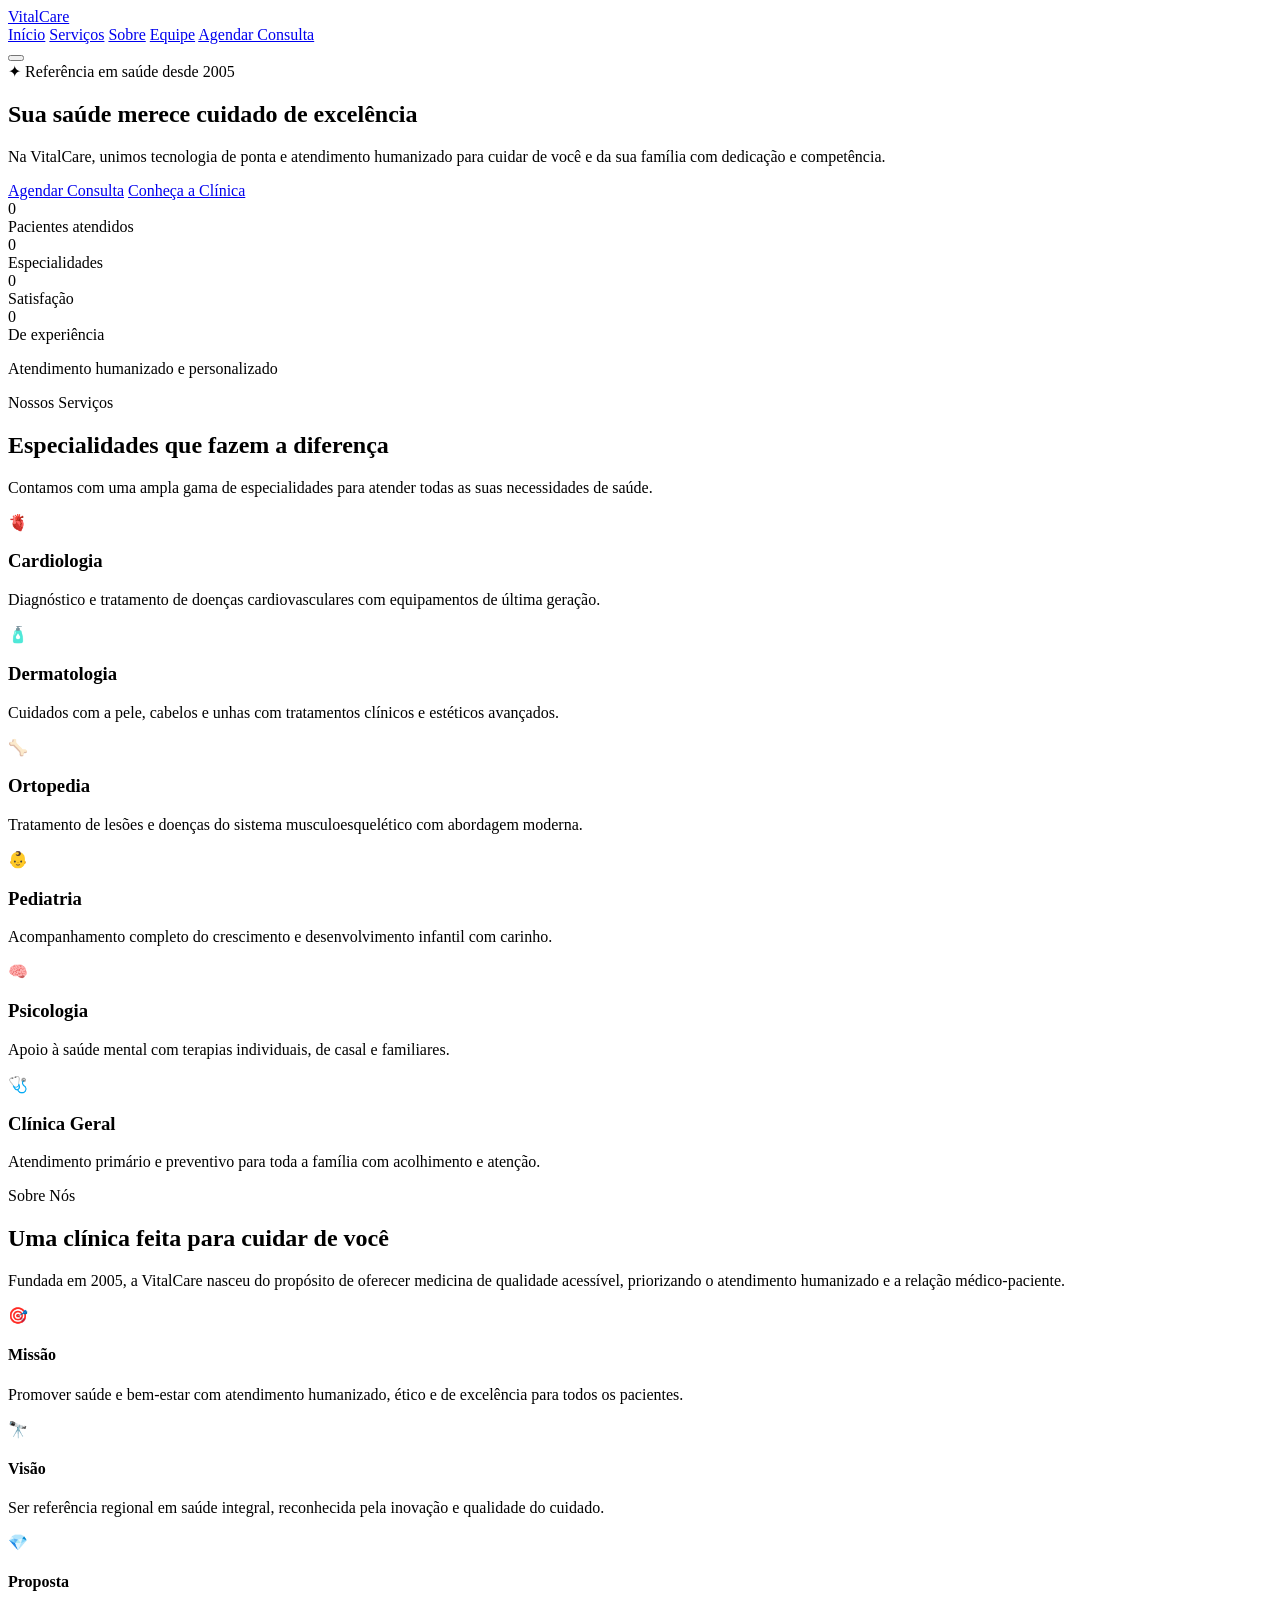
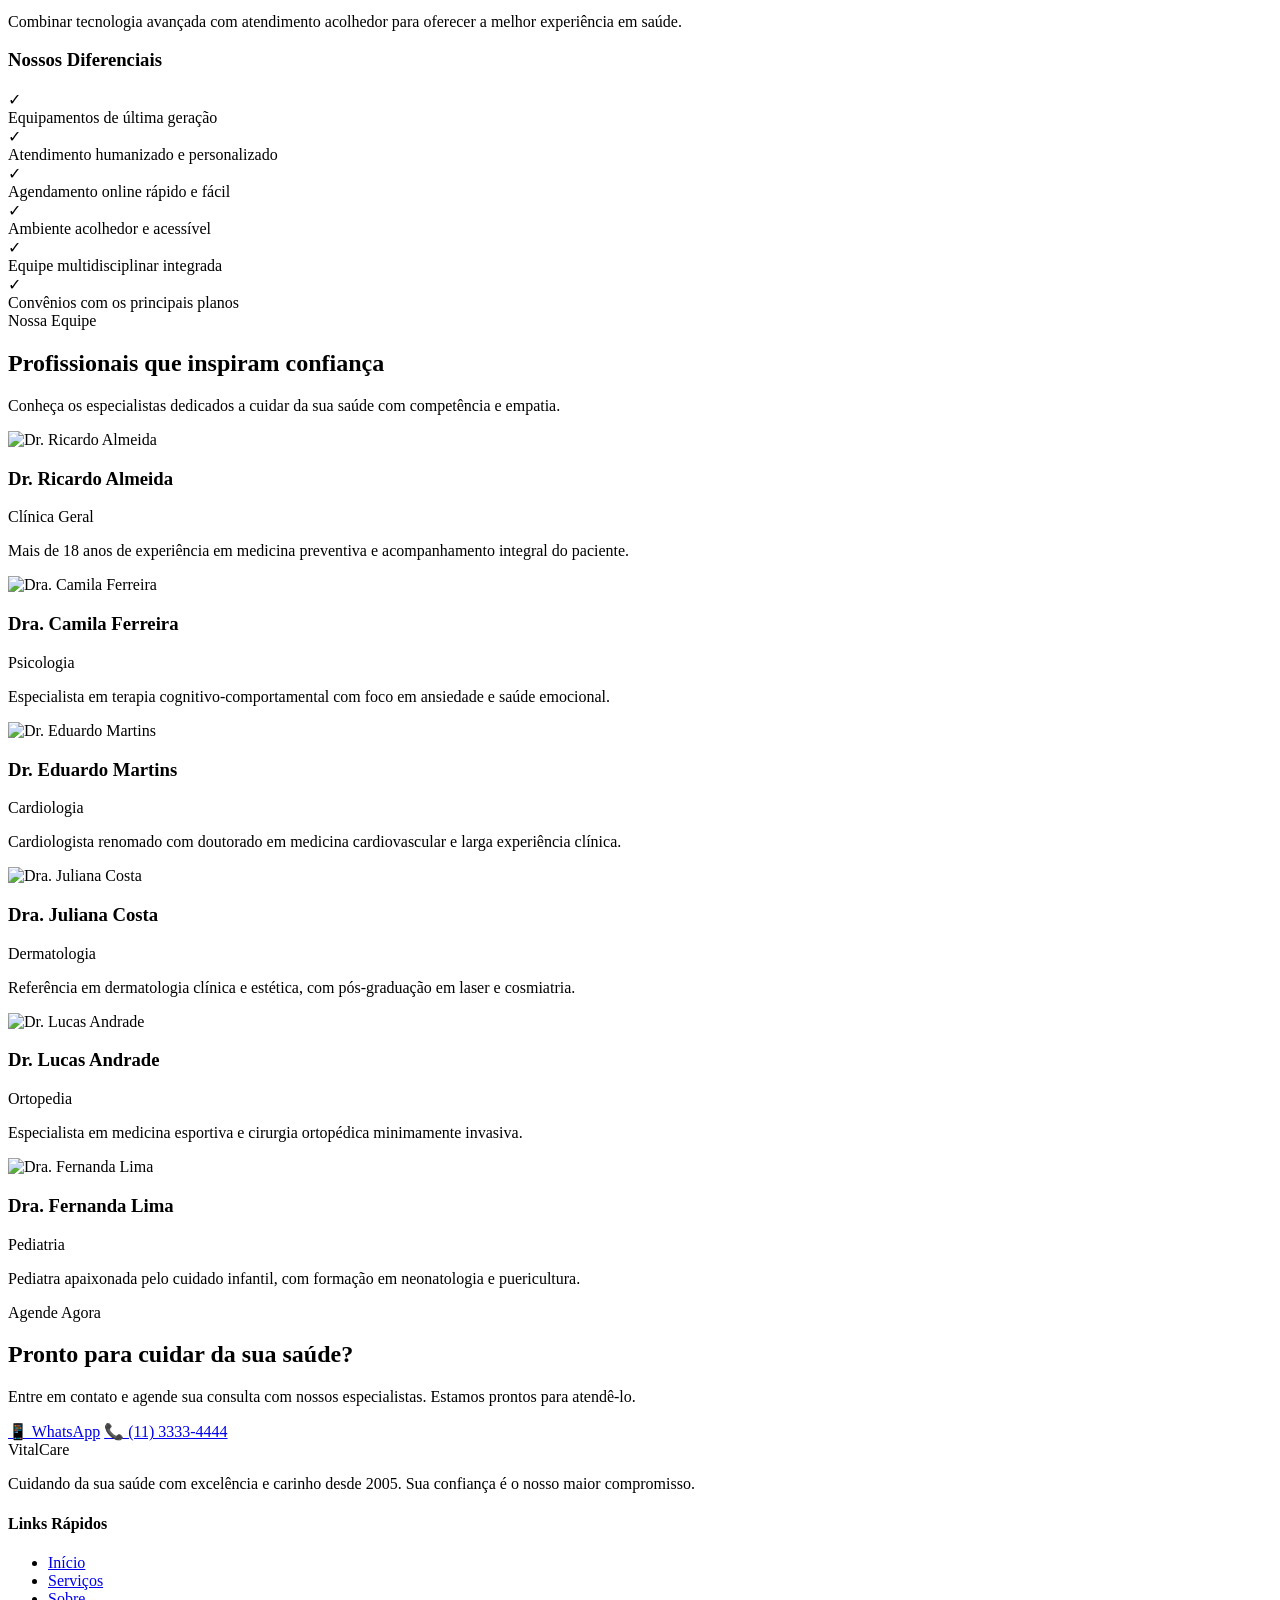
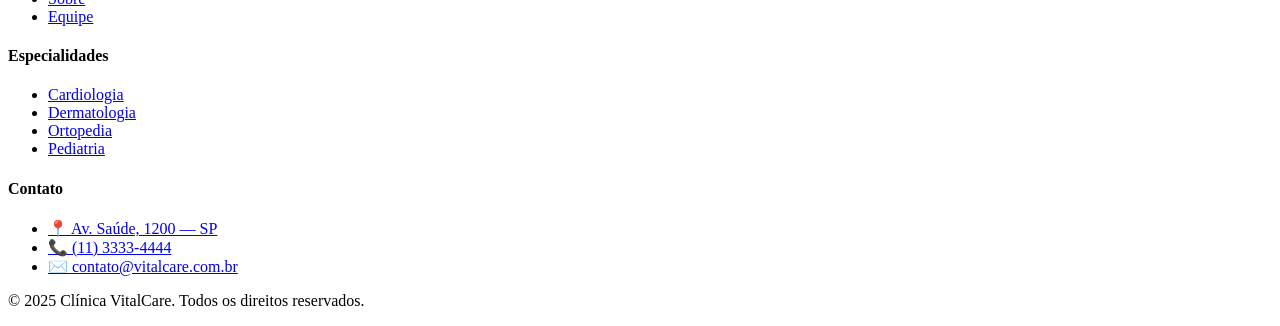
==== index.html @ c9626fbb "html" ====
<!DOCTYPE html>
<html lang="pt-BR">
<head>
  <meta charset="UTF-8">
  <meta name="viewport" content="width=device-width, initial-scale=1.0">
  <meta name="description" content="Clínica VitalCare — Cuidado médico de excelência com profissionais especializados. Agende sua consulta hoje.">
  <title>Clínica VitalCare — Saúde e Bem-Estar</title>
  <link rel="stylesheet" href="style.css">
</head>
<body>

  <!-- NAVBAR -->
  <nav class="navbar" id="navbar">
    <div class="container">
      <a href="#" class="nav-logo">VitalCare</a>
      <div class="nav-links" id="navLinks">
        <a href="#inicio">Início</a>
        <a href="#servicos">Serviços</a>
        <a href="#sobre">Sobre</a>
        <a href="#equipe">Equipe</a>
        <a href="#contato" class="nav-cta">Agendar Consulta</a>
      </div>
      <button class="hamburger" id="hamburger" aria-label="Menu">
        <span></span><span></span><span></span>
      </button>
    </div>
  </nav>

  <!-- HERO -->
  <section class="hero" id="inicio">
    <div class="container">
      <div class="hero-grid">
        <div class="hero-content">
          <div class="hero-badge">
            <span>✦</span> Referência em saúde desde 2005
          </div>
          <h1>Sua saúde merece <span class="highlight">cuidado de excelência</span></h1>
          <p>Na VitalCare, unimos tecnologia de ponta e atendimento humanizado para cuidar de você e da sua família com dedicação e competência.</p>
          <div class="hero-buttons">
            <a href="#contato" class="btn-primary">Agendar Consulta</a>
            <a href="#sobre" class="btn-secondary">Conheça a Clínica</a>
          </div>
        </div>
        <div class="hero-visual">
          <div class="floating-circle"></div>
          <div class="floating-circle"></div>
          <div class="hero-card">
            <div class="hero-stats">
              <div class="stat-item">
                <div class="stat-number" data-target="15000" data-suffix="+">0</div>
                <div class="stat-label">Pacientes atendidos</div>
              </div>
              <div class="stat-item">
                <div class="stat-number" data-target="20" data-suffix="+">0</div>
                <div class="stat-label">Especialidades</div>
              </div>
              <div class="stat-item">
                <div class="stat-number" data-target="98" data-suffix="%">0</div>
                <div class="stat-label">Satisfação</div>
              </div>
              <div class="stat-item">
                <div class="stat-number" data-target="20" data-suffix=" anos">0</div>
                <div class="stat-label">De experiência</div>
              </div>
            </div>
            <div class="hero-card-divider"></div>
            <div class="hero-card-footer">
              <p>Atendimento <span class="accent">humanizado</span> e personalizado</p>
            </div>
          </div>
        </div>
      </div>
    </div>
  </section>

  <!-- SERVICES -->
  <section class="section services" id="servicos">
    <div class="container">
      <div class="section-header reveal">
        <span class="section-tag">Nossos Serviços</span>
        <h2 class="section-title">Especialidades que fazem a <span class="highlight">diferença</span></h2>
        <p class="section-desc">Contamos com uma ampla gama de especialidades para atender todas as suas necessidades de saúde.</p>
      </div>
      <div class="services-grid">
        <div class="service-card reveal reveal-delay-1">
          <div class="service-icon">🫀</div>
          <h3>Cardiologia</h3>
          <p>Diagnóstico e tratamento de doenças cardiovasculares com equipamentos de última geração.</p>
        </div>
        <div class="service-card reveal reveal-delay-2">
          <div class="service-icon">🧴</div>
          <h3>Dermatologia</h3>
          <p>Cuidados com a pele, cabelos e unhas com tratamentos clínicos e estéticos avançados.</p>
        </div>
        <div class="service-card reveal reveal-delay-3">
          <div class="service-icon">🦴</div>
          <h3>Ortopedia</h3>
          <p>Tratamento de lesões e doenças do sistema musculoesquelético com abordagem moderna.</p>
        </div>
        <div class="service-card reveal reveal-delay-4">
          <div class="service-icon">👶</div>
          <h3>Pediatria</h3>
          <p>Acompanhamento completo do crescimento e desenvolvimento infantil com carinho.</p>
        </div>
        <div class="service-card reveal reveal-delay-5">
          <div class="service-icon">🧠</div>
          <h3>Psicologia</h3>
          <p>Apoio à saúde mental com terapias individuais, de casal e familiares.</p>
        </div>
        <div class="service-card reveal reveal-delay-6">
          <div class="service-icon">🩺</div>
          <h3>Clínica Geral</h3>
          <p>Atendimento primário e preventivo para toda a família com acolhimento e atenção.</p>
        </div>
      </div>
    </div>
  </section>

  <!-- ABOUT -->
  <section class="section" id="sobre">
    <div class="container">
      <div class="about-grid">
        <div class="about-content">
          <span class="section-tag">Sobre Nós</span>
          <h2>Uma clínica feita para <span class="highlight">cuidar de você</span></h2>
          <p>Fundada em 2005, a VitalCare nasceu do propósito de oferecer medicina de qualidade acessível, priorizando o atendimento humanizado e a relação médico-paciente.</p>
          <div class="about-values">
            <div class="value-item reveal">
              <div class="value-icon">🎯</div>
              <div>
                <h4>Missão</h4>
                <p>Promover saúde e bem-estar com atendimento humanizado, ético e de excelência para todos os pacientes.</p>
              </div>
            </div>
            <div class="value-item reveal reveal-delay-1">
              <div class="value-icon">🔭</div>
              <div>
                <h4>Visão</h4>
                <p>Ser referência regional em saúde integral, reconhecida pela inovação e qualidade do cuidado.</p>
              </div>
            </div>
            <div class="value-item reveal reveal-delay-2">
              <div class="value-icon">💎</div>
              <div>
                <h4>Proposta</h4>
                <p>Combinar tecnologia avançada com atendimento acolhedor para oferecer a melhor experiência em saúde.</p>
              </div>
            </div>
          </div>
        </div>
        <div class="about-visual reveal">
          <div class="about-card-main">
            <h3>Nossos Diferenciais</h3>
            <div class="differentials">
              <div class="diff-item"><div class="diff-check">✓</div><span>Equipamentos de última geração</span></div>
              <div class="diff-item"><div class="diff-check">✓</div><span>Atendimento humanizado e personalizado</span></div>
              <div class="diff-item"><div class="diff-check">✓</div><span>Agendamento online rápido e fácil</span></div>
              <div class="diff-item"><div class="diff-check">✓</div><span>Ambiente acolhedor e acessível</span></div>
              <div class="diff-item"><div class="diff-check">✓</div><span>Equipe multidisciplinar integrada</span></div>
              <div class="diff-item"><div class="diff-check">✓</div><span>Convênios com os principais planos</span></div>
            </div>
          </div>
        </div>
      </div>
    </div>
  </section>

  <!-- TEAM -->
  <section class="section team" id="equipe">
    <div class="container">
      <div class="section-header reveal">
        <span class="section-tag">Nossa Equipe</span>
        <h2 class="section-title">Profissionais que <span class="highlight">inspiram confiança</span></h2>
        <p class="section-desc">Conheça os especialistas dedicados a cuidar da sua saúde com competência e empatia.</p>
      </div>
      <div class="team-grid">
        <div class="team-card reveal reveal-delay-1">
          <div class="team-photo-wrap"><img src="img/doctor_1.png" alt="Dr. Ricardo Almeida" class="team-photo"></div>
          <div class="team-info">
            <h3>Dr. Ricardo Almeida</h3>
            <div class="team-specialty">Clínica Geral</div>
            <p>Mais de 18 anos de experiência em medicina preventiva e acompanhamento integral do paciente.</p>
          </div>
        </div>
        <div class="team-card reveal reveal-delay-2">
          <div class="team-photo-wrap"><img src="img/doctor_2.png" alt="Dra. Camila Ferreira" class="team-photo"></div>
          <div class="team-info">
            <h3>Dra. Camila Ferreira</h3>
            <div class="team-specialty">Psicologia</div>
            <p>Especialista em terapia cognitivo-comportamental com foco em ansiedade e saúde emocional.</p>
          </div>
        </div>
        <div class="team-card reveal reveal-delay-3">
          <div class="team-photo-wrap"><img src="img/doctor_3.png" alt="Dr. Eduardo Martins" class="team-photo"></div>
          <div class="team-info">
            <h3>Dr. Eduardo Martins</h3>
            <div class="team-specialty">Cardiologia</div>
            <p>Cardiologista renomado com doutorado em medicina cardiovascular e larga experiência clínica.</p>
          </div>
        </div>
        <div class="team-card reveal reveal-delay-4">
          <div class="team-photo-wrap"><img src="img/doctor_4.png" alt="Dra. Juliana Costa" class="team-photo"></div>
          <div class="team-info">
            <h3>Dra. Juliana Costa</h3>
            <div class="team-specialty">Dermatologia</div>
            <p>Referência em dermatologia clínica e estética, com pós-graduação em laser e cosmiatria.</p>
          </div>
        </div>
        <div class="team-card reveal reveal-delay-5">
          <div class="team-photo-wrap"><img src="img/doctor_5.png" alt="Dr. Lucas Andrade" class="team-photo"></div>
          <div class="team-info">
            <h3>Dr. Lucas Andrade</h3>
            <div class="team-specialty">Ortopedia</div>
            <p>Especialista em medicina esportiva e cirurgia ortopédica minimamente invasiva.</p>
          </div>
        </div>
        <div class="team-card reveal reveal-delay-6">
          <div class="team-photo-wrap"><img src="img/doctor_6.png" alt="Dra. Fernanda Lima" class="team-photo"></div>
          <div class="team-info">
            <h3>Dra. Fernanda Lima</h3>
            <div class="team-specialty">Pediatria</div>
            <p>Pediatra apaixonada pelo cuidado infantil, com formação em neonatologia e puericultura.</p>
          </div>
        </div>
      </div>
    </div>
  </section>

  <!-- CTA -->
  <section class="cta-section" id="contato">
    <div class="container">
      <div class="cta-content reveal">
        <span class="section-tag">Agende Agora</span>
        <h2 class="section-title">Pronto para cuidar da sua <span class="highlight">saúde</span>?</h2>
        <p>Entre em contato e agende sua consulta com nossos especialistas. Estamos prontos para atendê-lo.</p>
        <div class="cta-buttons">
          <a href="https://wa.me/5511999999999" target="_blank" class="btn-primary">📱 WhatsApp</a>
          <a href="tel:+551133334444" class="btn-secondary">📞 (11) 3333-4444</a>
        </div>
      </div>
    </div>
  </section>

  <!-- FOOTER -->
  <footer class="footer">
    <div class="container">
      <div class="footer-grid">
        <div class="footer-brand">
          <span class="nav-logo">VitalCare</span>
          <p>Cuidando da sua saúde com excelência e carinho desde 2005. Sua confiança é o nosso maior compromisso.</p>
        </div>
        <div>
          <h4>Links Rápidos</h4>
          <ul>
            <li><a href="#inicio">Início</a></li>
            <li><a href="#servicos">Serviços</a></li>
            <li><a href="#sobre">Sobre</a></li>
            <li><a href="#equipe">Equipe</a></li>
          </ul>
        </div>
        <div>
          <h4>Especialidades</h4>
          <ul>
            <li><a href="#servicos">Cardiologia</a></li>
            <li><a href="#servicos">Dermatologia</a></li>
            <li><a href="#servicos">Ortopedia</a></li>
            <li><a href="#servicos">Pediatria</a></li>
          </ul>
        </div>
        <div>
          <h4>Contato</h4>
          <ul>
            <li><a href="#">📍 Av. Saúde, 1200 — SP</a></li>
            <li><a href="tel:+551133334444">📞 (11) 3333-4444</a></li>
            <li><a href="mailto:contato@vitalcare.com.br">✉️ contato@vitalcare.com.br</a></li>
          </ul>
        </div>
      </div>
      <div class="footer-bottom">
        <p>&copy; 2025 Clínica VitalCare. Todos os direitos reservados.</p>
      </div>
    </div>
  </footer>

  <script src="script.js"></script>
</body>
</html>
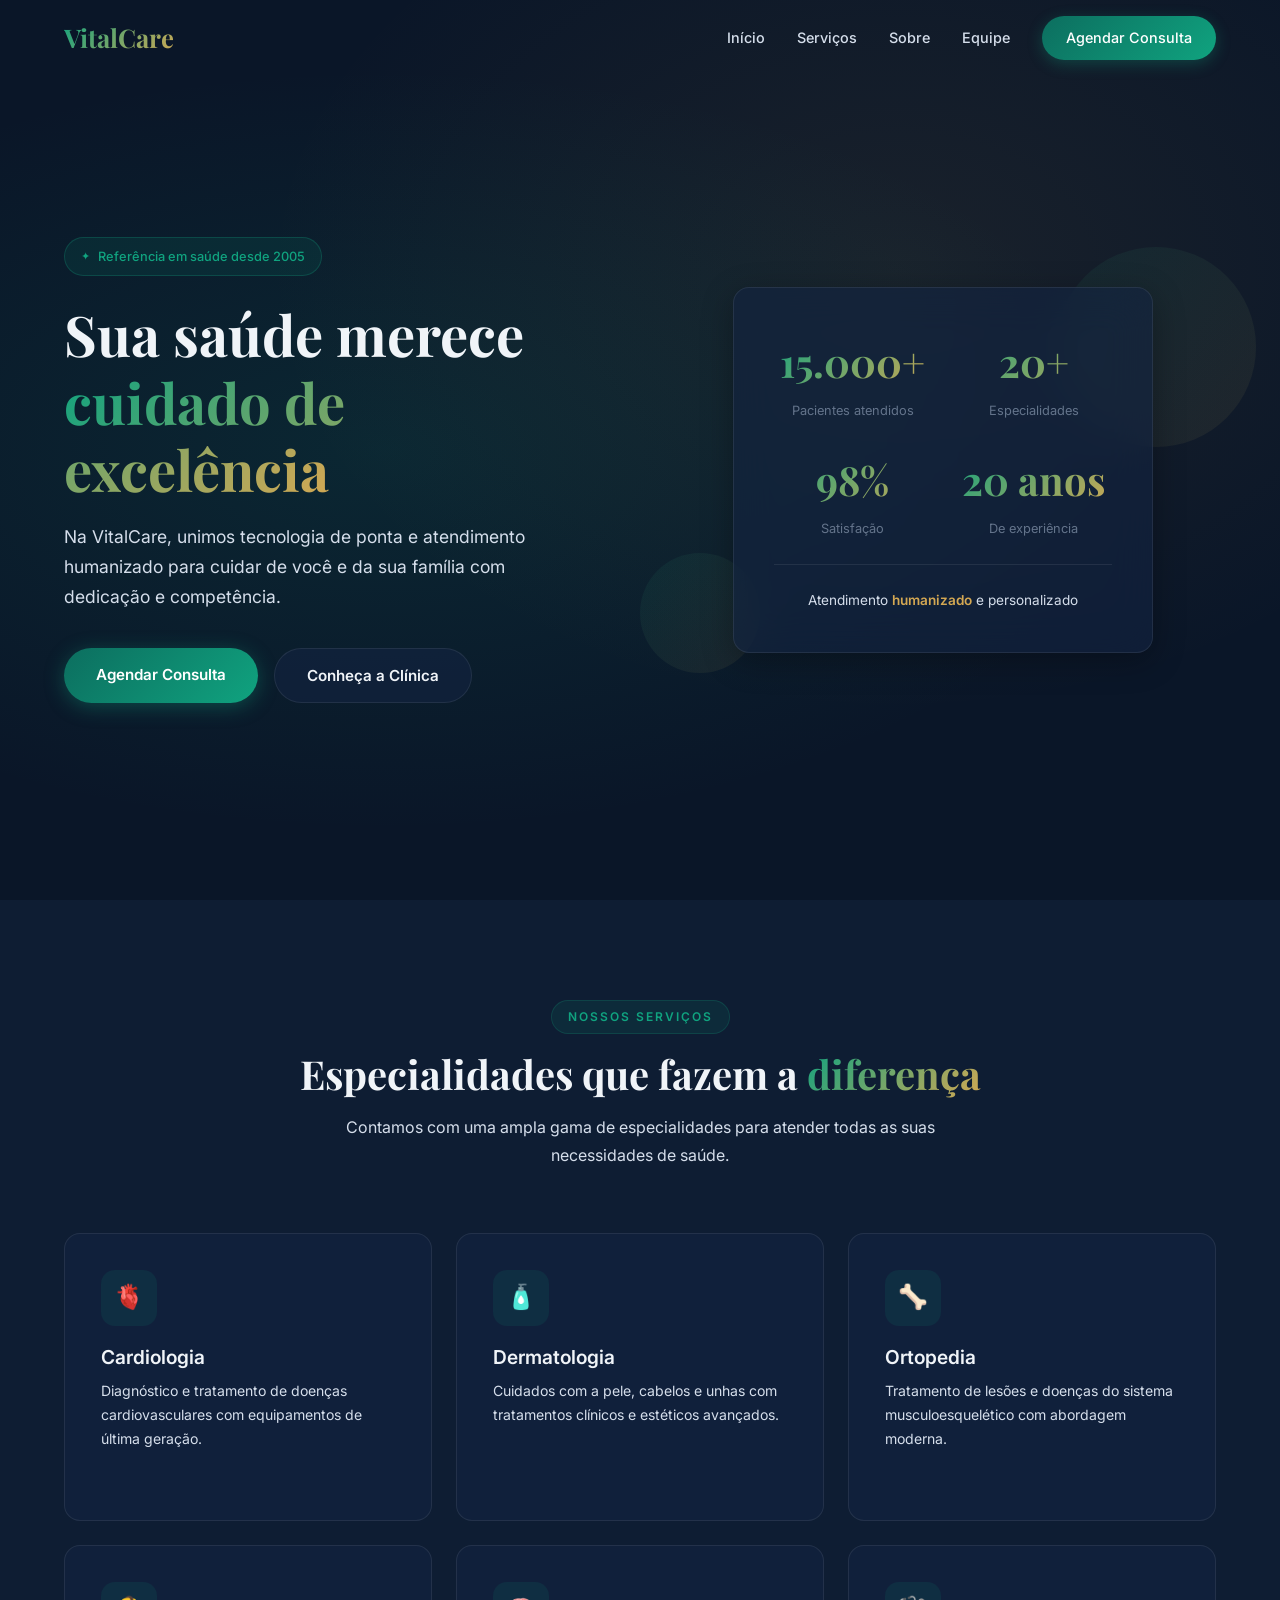
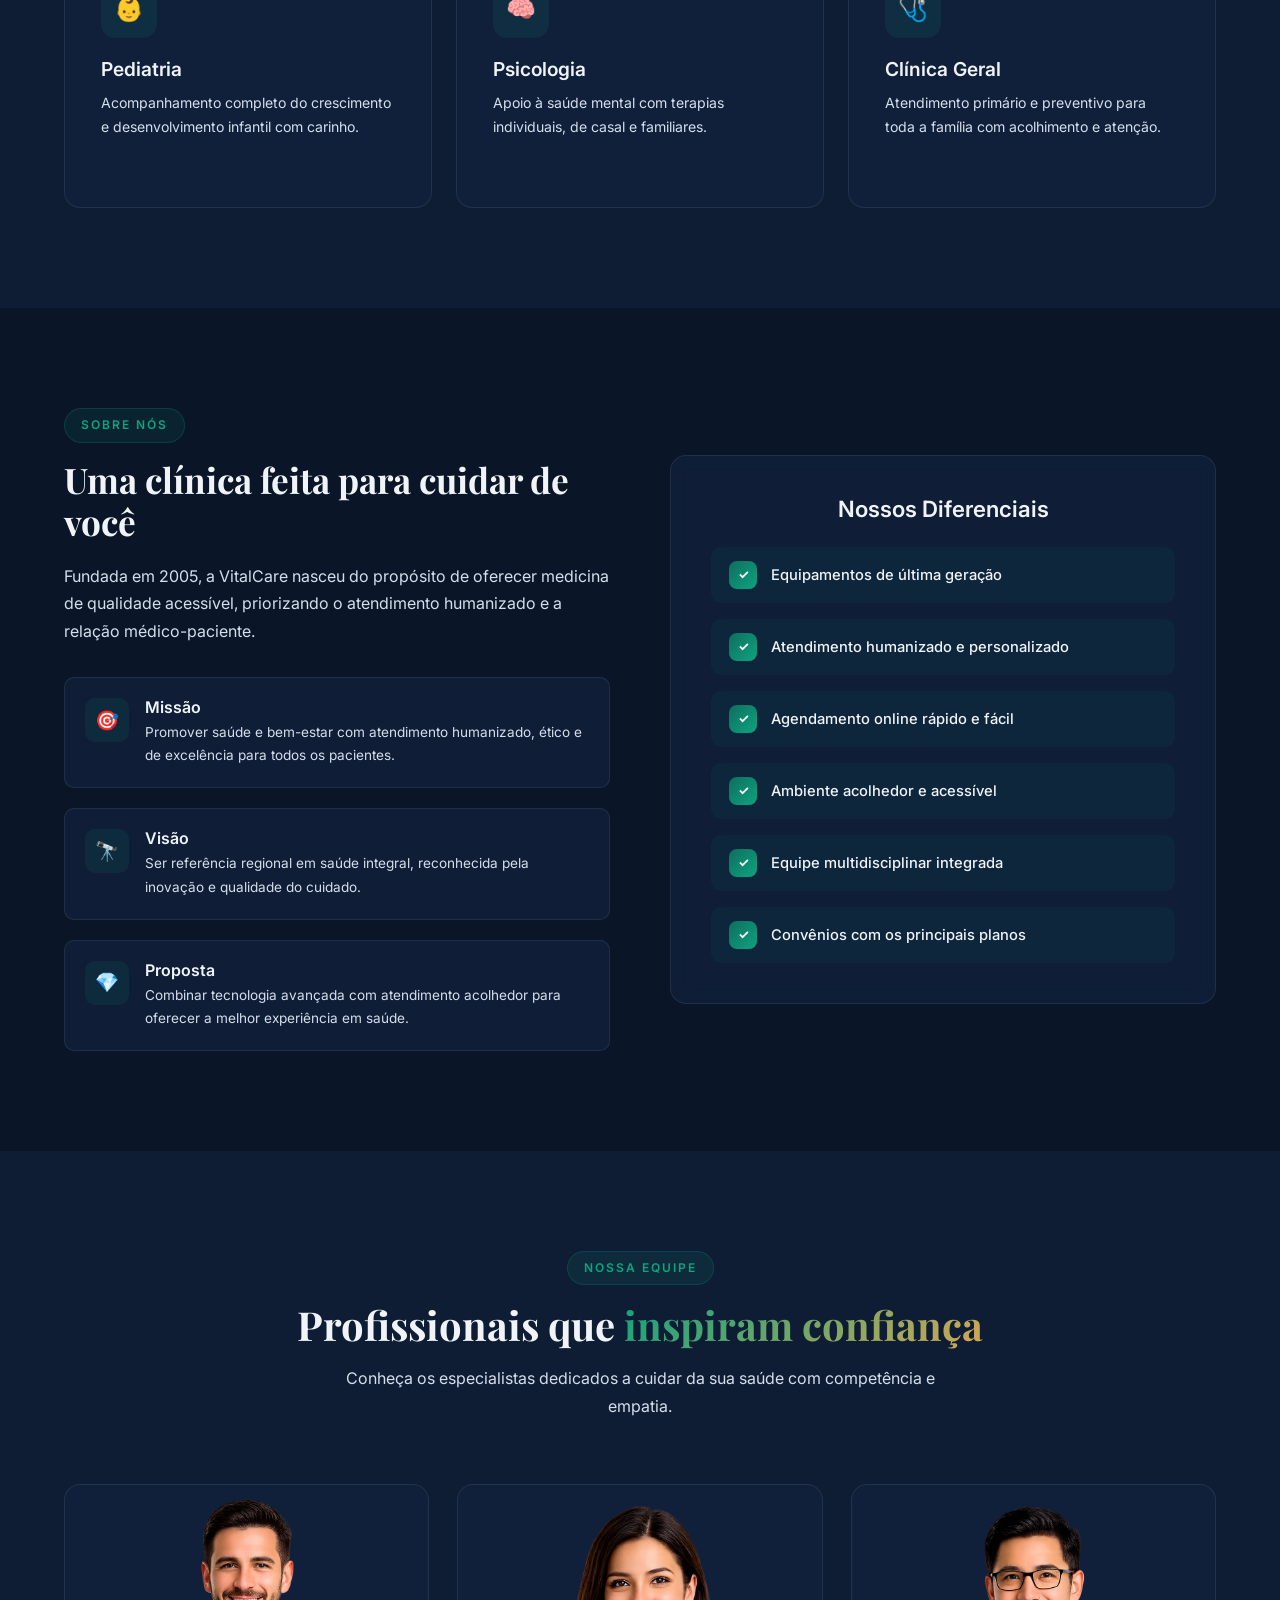
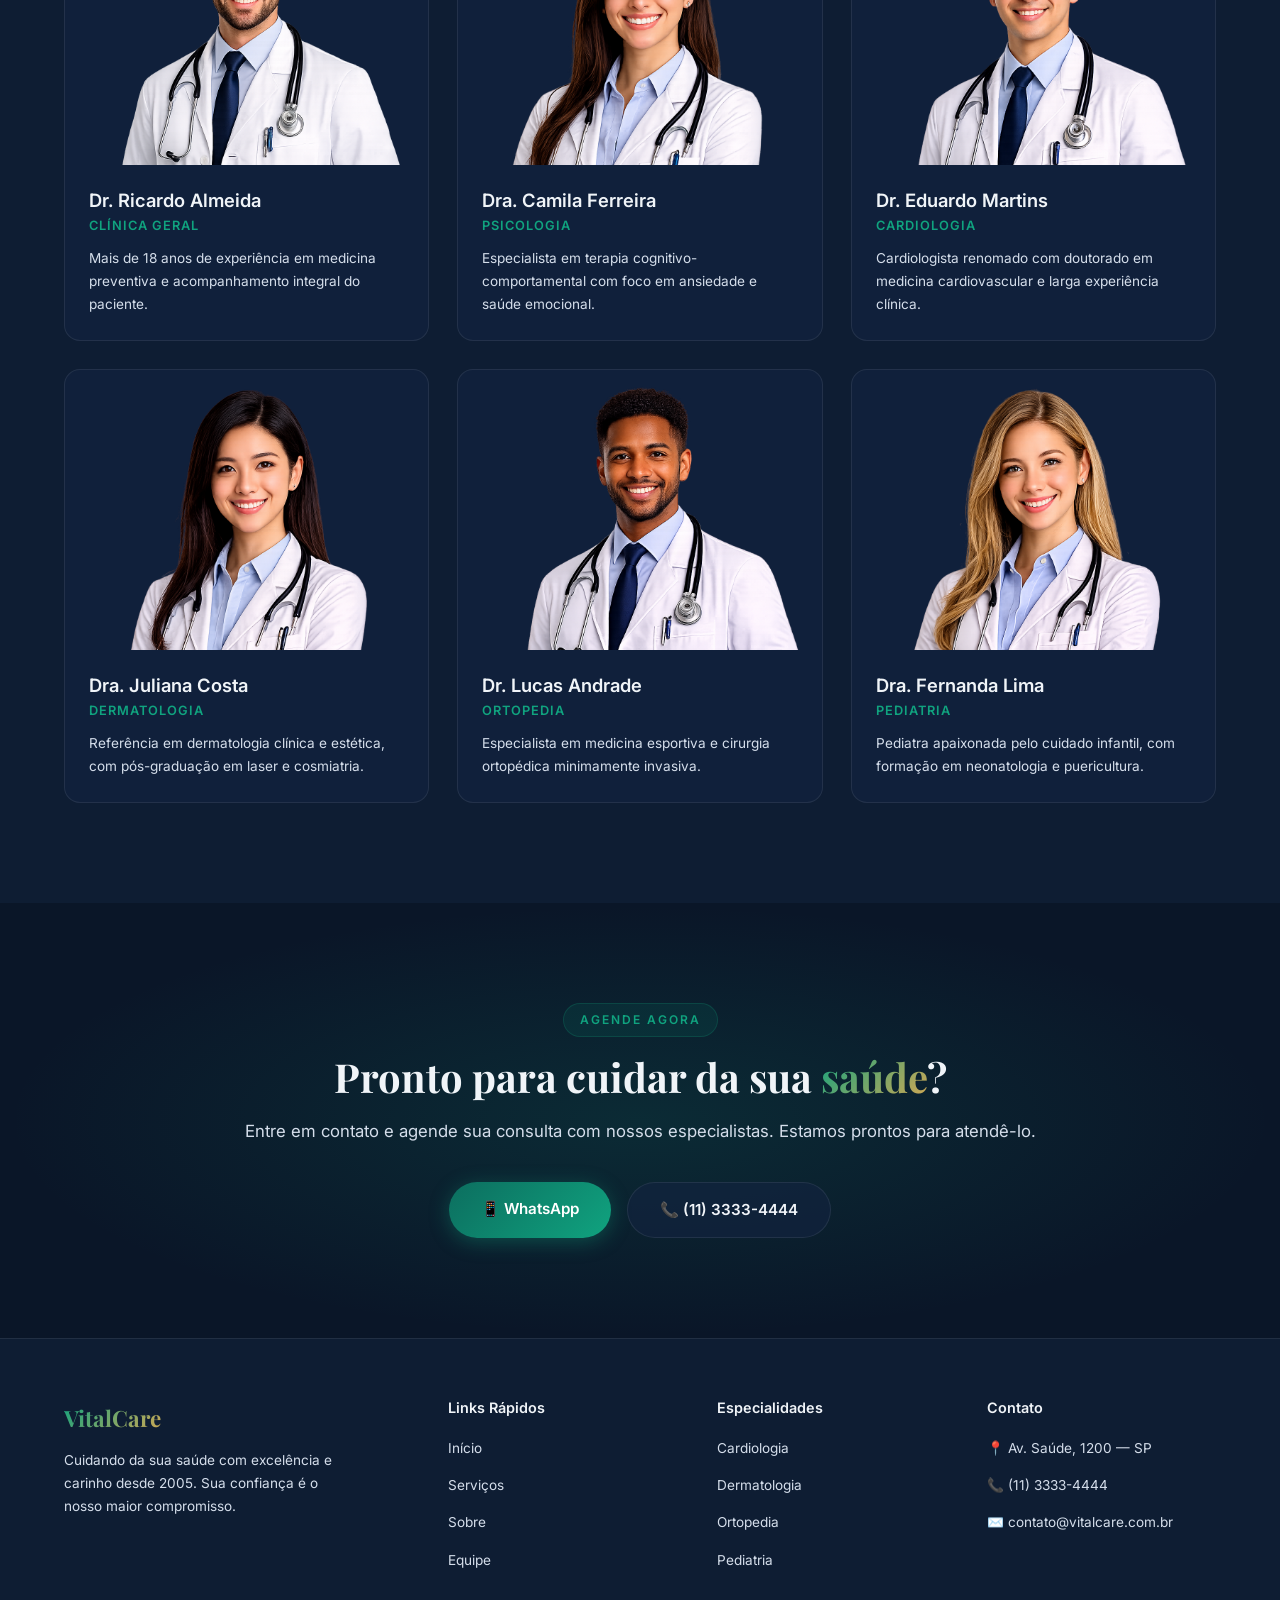
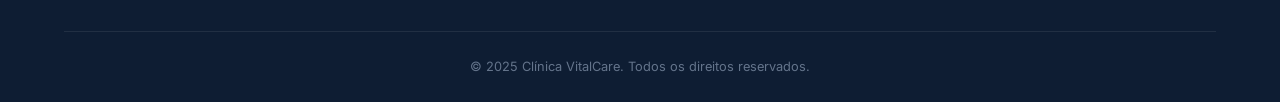
==== commit c73a0c80: "com imagem Co-authored-by: Copilot <copilot@github.com>" ====
--- a/index.html
+++ b/index.html
@@ -18,7 +18,7 @@
         <a href="#servicos">Serviços</a>
         <a href="#sobre">Sobre</a>
         <a href="#equipe">Equipe</a>
-        <a href="#contato" class="nav-cta">Agendar Consulta</a>
+        <a href="contato.html" class="nav-cta">Agendar Consulta</a>
       </div>
       <button class="hamburger" id="hamburger" aria-label="Menu">
         <span></span><span></span><span></span>
@@ -37,7 +37,7 @@
           <h1>Sua saúde merece <span class="highlight">cuidado de excelência</span></h1>
           <p>Na VitalCare, unimos tecnologia de ponta e atendimento humanizado para cuidar de você e da sua família com dedicação e competência.</p>
           <div class="hero-buttons">
-            <a href="#contato" class="btn-primary">Agendar Consulta</a>
+            <a href="contato.html" class="btn-primary">Agendar Consulta</a>
             <a href="#sobre" class="btn-secondary">Conheça a Clínica</a>
           </div>
         </div>
@@ -86,31 +86,105 @@
           <div class="service-icon">🫀</div>
           <h3>Cardiologia</h3>
           <p>Diagnóstico e tratamento de doenças cardiovasculares com equipamentos de última geração.</p>
+          <div class="service-details">
+            <h4>Procedimentos oferecidos:</h4>
+            <ul>
+              <li>Consulta cardiológica completa</li>
+              <li>Eletrocardiograma (ECG)</li>
+              <li>Ecocardiograma transtorácico</li>
+              <li>Holter 24 horas</li>
+              <li>Teste ergométrico</li>
+              <li>Avaliação e manejo de hipertensão e arritmias</li>
+              <li>Prevenção de eventos cardiovasculares</li>
+            </ul>
+          </div>
         </div>
         <div class="service-card reveal reveal-delay-2">
           <div class="service-icon">🧴</div>
           <h3>Dermatologia</h3>
           <p>Cuidados com a pele, cabelos e unhas com tratamentos clínicos e estéticos avançados.</p>
+          <div class="service-details">
+            <h4>Serviços disponíveis:</h4>
+            <ul>
+              <li>Consulta dermatológica clínica</li>
+              <li>Tratamento de acne e rosácea</li>
+              <li>Dermatoscopia digital</li>
+              <li>Peeling químico e microabrasão</li>
+              <li>Laser para rejuvenescimento facial</li>
+              <li>Tratamento de manchas e sardas</li>
+              <li>Alopecia e problemas capilares</li>
+              <li>Prevenção e detecção de câncer de pele</li>
+            </ul>
+          </div>
         </div>
         <div class="service-card reveal reveal-delay-3">
           <div class="service-icon">🦴</div>
           <h3>Ortopedia</h3>
           <p>Tratamento de lesões e doenças do sistema musculoesquelético com abordagem moderna.</p>
+          <div class="service-details">
+            <h4>Tratamentos oferecidos:</h4>
+            <ul>
+              <li>Consulta ortopédica especializada</li>
+              <li>Radiografia e ressonância magnética</li>
+              <li>Bloqueio e infiltração articular</li>
+              <li>Tratamento de fraturas e luxações</li>
+              <li>Lesões de menisco e ligamentos</li>
+              <li>Dores em coluna (lombalgias, cervicalgias)</li>
+              <li>Artrose e artrite</li>
+              <li>Indicação e acompanhamento pós-cirúrgico</li>
+            </ul>
+          </div>
         </div>
         <div class="service-card reveal reveal-delay-4">
           <div class="service-icon">👶</div>
           <h3>Pediatria</h3>
           <p>Acompanhamento completo do crescimento e desenvolvimento infantil com carinho.</p>
+          <div class="service-details">
+            <h4>Cuidados pediátricos:</h4>
+            <ul>
+              <li>Consultas neonatais e puericultura</li>
+              <li>Avaliação de crescimento e desenvolvimento</li>
+              <li>Calendário vacinal completo</li>
+              <li>Orientação sobre nutrição e aleitamento</li>
+              <li>Atendimento de doenças agudas</li>
+              <li>Acompanhamento de condições crônicas</li>
+              <li>Orientação aos pais e prevenção de acidentes</li>
+            </ul>
+          </div>
         </div>
         <div class="service-card reveal reveal-delay-5">
           <div class="service-icon">🧠</div>
           <h3>Psicologia</h3>
           <p>Apoio à saúde mental com terapias individuais, de casal e familiares.</p>
+          <div class="service-details">
+            <h4>Abordagens terapêuticas:</h4>
+            <ul>
+              <li>Terapia cognitivo-comportamental (TCC)</li>
+              <li>Atendimento psicológico individual</li>
+              <li>Terapia de casal e relacionamentos</li>
+              <li>Terapia familiar e parental</li>
+              <li>Tratamento de ansiedade e depressão</li>
+              <li>Orientação em crises e luto</li>
+              <li>Avaliação e suporte em stress ocupacional</li>
+            </ul>
+          </div>
         </div>
         <div class="service-card reveal reveal-delay-6">
           <div class="service-icon">🩺</div>
           <h3>Clínica Geral</h3>
           <p>Atendimento primário e preventivo para toda a família com acolhimento e atenção.</p>
+          <div class="service-details">
+            <h4>Serviços clínicos:</h4>
+            <ul>
+              <li>Consultas clínicas para toda a família</li>
+              <li>Acompanhamento de doenças crônicas</li>
+              <li>Check-up e medicina preventiva</li>
+              <li>Atendimento de doenças agudas</li>
+              <li>Prescrição e orientação terapêutica</li>
+              <li>Referenciamento para especialistas</li>
+              <li>Orientação em hábitos saudáveis</li>
+            </ul>
+          </div>
         </div>
       </div>
     </div>
--- a/style.css
+++ b/style.css
@@ -0,0 +1,360 @@
+@import url('https://fonts.googleapis.com/css2?family=Inter:wght@300;400;500;600;700;800&family=Playfair+Display:wght@400;500;600;700&display=swap');
+
+:root {
+  --primary: #0c6e5f;
+  --primary-light: #10a37f;
+  --primary-dark: #084d43;
+  --accent: #d4a853;
+  --accent-light: #e6c778;
+  --bg-dark: #0a1628;
+  --bg-section: #0e1d33;
+  --bg-card: #132441;
+  --text-primary: #f0f4f8;
+  --text-secondary: #d5deeb;
+  --text-muted: #64748b;
+  --glass-bg: rgba(19, 36, 65, 0.6);
+  --glass-border: rgba(255, 255, 255, 0.08);
+  --shadow: 0 8px 32px rgba(0, 0, 0, 0.3);
+  --radius: 16px;
+  --radius-sm: 10px;
+  --transition: 0.3s cubic-bezier(0.4, 0, 0.2, 1);
+}
+
+*, *::before, *::after { margin: 0; padding: 0; box-sizing: border-box; }
+
+html { scroll-behavior: smooth; scroll-padding-top: 80px; }
+
+body {
+  font-family: 'Inter', sans-serif;
+  background: var(--bg-dark);
+  color: var(--text-primary);
+  line-height: 1.7;
+  overflow-x: hidden;
+}
+
+h1, h2, h3, h4 { font-family: 'Playfair Display', serif; line-height: 1.2; }
+
+a { text-decoration: none; color: inherit; }
+ul { list-style: none; }
+img { max-width: 100%; display: block; }
+
+.container { max-width: 1200px; margin: 0 auto; padding: 0 24px; }
+
+/* ===== NAVBAR ===== */
+.navbar {
+  position: fixed; top: 0; left: 0; right: 0; z-index: 1000;
+  padding: 16px 0;
+  transition: var(--transition);
+}
+.navbar.scrolled {
+  background: rgba(10, 22, 40, 0.92);
+  backdrop-filter: blur(20px);
+  border-bottom: 1px solid var(--glass-border);
+  padding: 10px 0;
+}
+.navbar .container { display: flex; align-items: center; justify-content: space-between; }
+.nav-logo {
+  font-family: 'Playfair Display', serif;
+  font-size: 1.6rem; font-weight: 700;
+  background: linear-gradient(135deg, var(--primary-light), var(--accent));
+  -webkit-background-clip: text; -webkit-text-fill-color: transparent;
+}
+.nav-links { display: flex; gap: 32px; align-items: center; }
+.nav-links a {
+  font-size: 0.9rem; font-weight: 500; color: var(--text-secondary);
+  position: relative; transition: var(--transition);
+}
+.nav-links a::after {
+  content: ''; position: absolute; bottom: -4px; left: 0;
+  width: 0; height: 2px;
+  background: linear-gradient(90deg, var(--primary-light), var(--accent));
+  transition: var(--transition);
+}
+.nav-links a:hover { color: var(--text-primary); }
+.nav-links a:hover::after { width: 100%; }
+.nav-cta {
+  padding: 10px 24px; border-radius: 50px;
+  background: linear-gradient(135deg, var(--primary), var(--primary-light));
+  color: #fff !important; font-weight: 600; font-size: 0.85rem;
+  transition: var(--transition);
+  box-shadow: 0 4px 15px rgba(16, 163, 127, 0.3);
+}
+.nav-cta:hover { transform: translateY(-2px); box-shadow: 0 6px 25px rgba(16, 163, 127, 0.5); }
+.nav-cta::after { display: none !important; }
+.hamburger { display: none; flex-direction: column; gap: 5px; cursor: pointer; background: none; border: none; }
+.hamburger span { width: 24px; height: 2px; background: var(--text-primary); transition: var(--transition); }
+
+/* ===== HERO ===== */
+.hero {
+  min-height: 100vh; display: flex; align-items: center;
+  position: relative; overflow: hidden;
+  padding: 120px 0 80px;
+}
+.hero::before {
+  content: ''; position: absolute; inset: 0;
+  background: radial-gradient(ellipse at 30% 50%, rgba(16, 163, 127, 0.12) 0%, transparent 60%),
+              radial-gradient(ellipse at 70% 30%, rgba(212, 168, 83, 0.08) 0%, transparent 50%);
+}
+.hero-grid { display: grid; grid-template-columns: 1fr 1fr; gap: 60px; align-items: center; position: relative; }
+.hero-badge {
+  display: inline-flex; align-items: center; gap: 8px;
+  padding: 8px 16px; border-radius: 50px;
+  background: rgba(16, 163, 127, 0.1);
+  border: 1px solid rgba(16, 163, 127, 0.25);
+  font-size: 0.8rem; color: var(--primary-light); font-weight: 500;
+  margin-bottom: 24px;
+}
+.hero-badge span { font-size: 0.7rem; }
+.hero h1 { font-size: 3.5rem; font-weight: 700; margin-bottom: 20px; }
+.hero h1 .highlight {
+  background: linear-gradient(135deg, var(--primary-light), var(--accent));
+  -webkit-background-clip: text; -webkit-text-fill-color: transparent;
+}
+.hero p { font-size: 1.1rem; color: var(--text-secondary); margin-bottom: 36px; max-width: 500px; }
+.hero-buttons { display: flex; gap: 16px; flex-wrap: wrap; }
+.btn-primary {
+  padding: 14px 32px; border-radius: 50px; border: none;
+  background: linear-gradient(135deg, var(--primary), var(--primary-light));
+  color: #fff; font-weight: 600; font-size: 0.95rem;
+  cursor: pointer; transition: var(--transition);
+  box-shadow: 0 4px 20px rgba(16, 163, 127, 0.35);
+  font-family: 'Inter', sans-serif;
+}
+.btn-primary:hover { transform: translateY(-3px); box-shadow: 0 8px 30px rgba(16, 163, 127, 0.5); }
+.btn-secondary {
+  padding: 14px 32px; border-radius: 50px;
+  border: 1px solid var(--glass-border);
+  background: var(--glass-bg); color: var(--text-primary);
+  font-weight: 600; font-size: 0.95rem;
+  cursor: pointer; transition: var(--transition);
+  font-family: 'Inter', sans-serif;
+}
+.btn-secondary:hover { border-color: var(--primary-light); background: rgba(16, 163, 127, 0.1); }
+.hero-visual {
+  display: flex; justify-content: center; align-items: center; position: relative;
+}
+.hero-card {
+  background: var(--glass-bg); border: 1px solid var(--glass-border);
+  border-radius: var(--radius); padding: 40px;
+  backdrop-filter: blur(20px); box-shadow: var(--shadow);
+  width: 100%; max-width: 420px;
+}
+.hero-stats { display: grid; grid-template-columns: 1fr 1fr; gap: 24px; }
+.stat-item { text-align: center; }
+.stat-number {
+  font-family: 'Playfair Display', serif; font-size: 2.5rem; font-weight: 700;
+  background: linear-gradient(135deg, var(--primary-light), var(--accent));
+  -webkit-background-clip: text; -webkit-text-fill-color: transparent;
+}
+.stat-label { font-size: 0.8rem; color: var(--text-muted); margin-top: 4px; }
+.hero-card-divider { height: 1px; background: var(--glass-border); margin: 24px 0; }
+.hero-card-footer { text-align: center; }
+.hero-card-footer p { font-size: 0.85rem; color: var(--text-secondary); margin: 0; }
+.hero-card-footer .accent { color: var(--accent); font-weight: 600; }
+.floating-circle {
+  position: absolute; border-radius: 50%;
+  background: linear-gradient(135deg, var(--primary-light), var(--accent));
+  opacity: 0.08; animation: float 6s ease-in-out infinite;
+}
+.floating-circle:nth-child(1) { width: 200px; height: 200px; top: -40px; right: -40px; }
+.floating-circle:nth-child(2) { width: 120px; height: 120px; bottom: -20px; left: -30px; animation-delay: -3s; }
+
+@keyframes float {
+  0%, 100% { transform: translateY(0) rotate(0deg); }
+  50% { transform: translateY(-20px) rotate(5deg); }
+}
+
+/* ===== SECTION COMMON ===== */
+.section { padding: 100px 0; position: relative; }
+.section-header { text-align: center; margin-bottom: 64px; }
+.section-tag {
+  display: inline-block; padding: 6px 16px; border-radius: 50px;
+  background: rgba(16, 163, 127, 0.1);
+  border: 1px solid rgba(16, 163, 127, 0.2);
+  font-size: 0.75rem; font-weight: 600; color: var(--primary-light);
+  text-transform: uppercase; letter-spacing: 2px; margin-bottom: 16px;
+}
+.section-title { font-size: 2.5rem; margin-bottom: 16px; }
+.section-title .highlight {
+  background: linear-gradient(135deg, var(--primary-light), var(--accent));
+  -webkit-background-clip: text; -webkit-text-fill-color: transparent;
+}
+.section-desc { color: var(--text-secondary); max-width: 600px; margin: 0 auto; font-size: 1rem; }
+
+/* ===== SERVICES ===== */
+.services { background: var(--bg-section); }
+.services-grid { display: grid; grid-template-columns: repeat(3, 1fr); gap: 24px; }
+.service-card {
+  background: var(--glass-bg); border: 1px solid var(--glass-border);
+  border-radius: var(--radius); padding: 36px; transition: var(--transition);
+  position: relative; overflow: hidden;
+}
+.service-card::before {
+  content: ''; position: absolute; top: 0; left: 0; right: 0; height: 3px;
+  background: linear-gradient(90deg, var(--primary-light), var(--accent));
+  opacity: 0; transition: var(--transition);
+}
+.service-card:hover { transform: translateY(-6px); border-color: rgba(16, 163, 127, 0.3); }
+.service-card:hover::before { opacity: 1; }
+.service-icon {
+  width: 56px; height: 56px; border-radius: 14px;
+  background: rgba(16, 163, 127, 0.1); display: flex;
+  align-items: center; justify-content: center;
+  font-size: 1.5rem; margin-bottom: 20px;
+}
+.service-card h3 { font-size: 1.2rem; margin-bottom: 10px; font-family: 'Inter', sans-serif; font-weight: 600; }
+.service-card p { font-size: 0.88rem; color: var(--text-secondary); margin-bottom: 16px; }
+.service-details {
+  margin-top: 16px; padding-top: 16px; border-top: 1px solid rgba(16, 163, 127, 0.2);
+  max-height: 0; overflow: hidden; transition: max-height 0.3s ease, opacity 0.3s ease;
+  opacity: 0;
+}
+.service-card:hover .service-details {
+  max-height: 400px; opacity: 1;
+}
+.service-details h4 {
+  font-size: 0.95rem; font-weight: 600; color: var(--primary-light);
+  margin-bottom: 12px; font-family: 'Inter', sans-serif;
+}
+.service-details ul { list-style: none; }
+.service-details li {
+  font-size: 0.82rem; color: var(--text-secondary);
+  padding: 6px 0; padding-left: 20px; position: relative;
+  transition: var(--transition);
+}
+.service-details li::before {
+  content: '✓'; position: absolute; left: 0;
+  color: var(--primary-light); font-weight: bold;
+}
+.service-details li:hover {
+  color: var(--text-primary); padding-left: 24px;
+}
+
+/* ===== ABOUT ===== */
+.about-grid { display: grid; grid-template-columns: 1fr 1fr; gap: 60px; align-items: center; }
+.about-content .section-tag { margin-bottom: 16px; }
+.about-content h2 { font-size: 2.2rem; margin-bottom: 20px; }
+.about-content > p { color: var(--text-secondary); margin-bottom: 32px; }
+.about-values { display: flex; flex-direction: column; gap: 20px; }
+.value-item {
+  display: flex; gap: 16px; padding: 20px;
+  background: var(--glass-bg); border: 1px solid var(--glass-border);
+  border-radius: var(--radius-sm); transition: var(--transition);
+}
+.value-item:hover { border-color: rgba(16, 163, 127, 0.3); }
+.value-icon {
+  width: 44px; height: 44px; border-radius: 10px; flex-shrink: 0;
+  background: rgba(16, 163, 127, 0.1);
+  display: flex; align-items: center; justify-content: center; font-size: 1.2rem;
+}
+.value-item h4 { font-size: 1rem; font-family: 'Inter', sans-serif; font-weight: 600; margin-bottom: 4px; }
+.value-item p { font-size: 0.85rem; color: var(--text-secondary); }
+.about-visual { position: relative; }
+.about-card-main {
+  background: var(--glass-bg); border: 1px solid var(--glass-border);
+  border-radius: var(--radius); padding: 40px;
+  backdrop-filter: blur(10px);
+}
+.about-card-main h3 {
+  font-size: 1.4rem; margin-bottom: 24px; text-align: center;
+  font-family: 'Inter', sans-serif; font-weight: 600;
+}
+.differentials { display: flex; flex-direction: column; gap: 16px; }
+.diff-item {
+  display: flex; align-items: center; gap: 14px; padding: 14px 18px;
+  background: rgba(16, 163, 127, 0.06); border-radius: var(--radius-sm);
+  transition: var(--transition);
+}
+.diff-item:hover { background: rgba(16, 163, 127, 0.12); }
+.diff-check {
+  width: 28px; height: 28px; border-radius: 8px; flex-shrink: 0;
+  background: linear-gradient(135deg, var(--primary), var(--primary-light));
+  display: flex; align-items: center; justify-content: center;
+  color: #fff; font-size: 0.8rem; font-weight: 700;
+}
+.diff-item span { font-size: 0.92rem; font-weight: 500; }
+
+/* ===== TEAM ===== */
+.team { background: var(--bg-section); }
+.team-grid { display: grid; grid-template-columns: repeat(3, 1fr); gap: 28px; }
+.team-card {
+  background: var(--glass-bg); border: 1px solid var(--glass-border);
+  border-radius: var(--radius); overflow: hidden; transition: var(--transition);
+}
+.team-card:hover { transform: translateY(-8px); border-color: rgba(16, 163, 127, 0.3); box-shadow: 0 20px 40px rgba(0,0,0,0.3); }
+.team-photo {
+  width: 100%; height: 280px; object-fit: cover; object-position: top;
+  transition: var(--transition);
+}
+.team-card:hover .team-photo { transform: scale(1.05); }
+.team-photo-wrap { overflow: hidden; }
+.team-info { padding: 24px; }
+.team-info h3 { font-size: 1.15rem; font-family: 'Inter', sans-serif; font-weight: 600; margin-bottom: 4px; }
+.team-specialty {
+  font-size: 0.8rem; font-weight: 600; color: var(--primary-light);
+  text-transform: uppercase; letter-spacing: 1px; margin-bottom: 10px;
+}
+.team-info p { font-size: 0.85rem; color: var(--text-secondary); }
+
+/* ===== CTA ===== */
+.cta-section {
+  padding: 100px 0; text-align: center; position: relative; overflow: hidden;
+}
+.cta-section::before {
+  content: ''; position: absolute; inset: 0;
+  background: radial-gradient(ellipse at center, rgba(16, 163, 127, 0.15), transparent 70%);
+}
+.cta-content { position: relative; }
+.cta-content h2 { font-size: 2.5rem; margin-bottom: 16px; }
+.cta-content p { color: var(--text-secondary); margin-bottom: 36px; font-size: 1.05rem; }
+.cta-buttons { display: flex; gap: 16px; justify-content: center; flex-wrap: wrap; }
+
+/* ===== FOOTER ===== */
+.footer {
+  background: var(--bg-section); border-top: 1px solid var(--glass-border);
+  padding: 60px 0 24px;
+}
+.footer-grid { display: grid; grid-template-columns: 1.5fr 1fr 1fr 1fr; gap: 40px; margin-bottom: 48px; }
+.footer-brand .nav-logo { font-size: 1.4rem; display: inline-block; margin-bottom: 12px; }
+.footer-brand p { font-size: 0.85rem; color: var(--text-secondary); max-width: 280px; }
+.footer h4 {
+  font-family: 'Inter', sans-serif; font-weight: 600;
+  font-size: 0.9rem; margin-bottom: 18px; color: var(--text-primary);
+}
+.footer ul li { margin-bottom: 10px; }
+.footer ul a { font-size: 0.85rem; color: var(--text-secondary); transition: var(--transition); }
+.footer ul a:hover { color: var(--primary-light); }
+.footer-bottom {
+  border-top: 1px solid var(--glass-border);
+  padding-top: 24px; text-align: center;
+  font-size: 0.8rem; color: var(--text-muted);
+}
+
+/* ===== ANIMATIONS ===== */
+.reveal { opacity: 0; transform: translateY(30px); transition: opacity 0.7s ease, transform 0.7s ease; }
+.reveal.visible { opacity: 1; transform: translateY(0); }
+.reveal-delay-1 { transition-delay: 0.1s; }
+.reveal-delay-2 { transition-delay: 0.2s; }
+.reveal-delay-3 { transition-delay: 0.3s; }
+.reveal-delay-4 { transition-delay: 0.4s; }
+.reveal-delay-5 { transition-delay: 0.5s; }
+.reveal-delay-6 { transition-delay: 0.6s; }
+
+/* ===== RESPONSIVE ===== */
+@media (max-width: 992px) {
+  .hero-grid, .about-grid { grid-template-columns: 1fr; }
+  .hero-visual { order: -1; }
+  .hero h1 { font-size: 2.5rem; }
+  .services-grid, .team-grid { grid-template-columns: repeat(2, 1fr); }
+  .footer-grid { grid-template-columns: repeat(2, 1fr); }
+}
+@media (max-width: 768px) {
+  .nav-links { display: none; position: fixed; top: 0; left: 0; right: 0; bottom: 0; background: rgba(10, 22, 40, 0.97); flex-direction: column; align-items: center; justify-content: center; gap: 28px; }
+  .nav-links.active { display: flex; }
+  .hamburger { display: flex; }
+  .services-grid, .team-grid { grid-template-columns: 1fr; }
+  .section { padding: 70px 0; }
+  .hero h1 { font-size: 2rem; }
+  .section-title { font-size: 2rem; }
+  .footer-grid { grid-template-columns: 1fr; }
+}
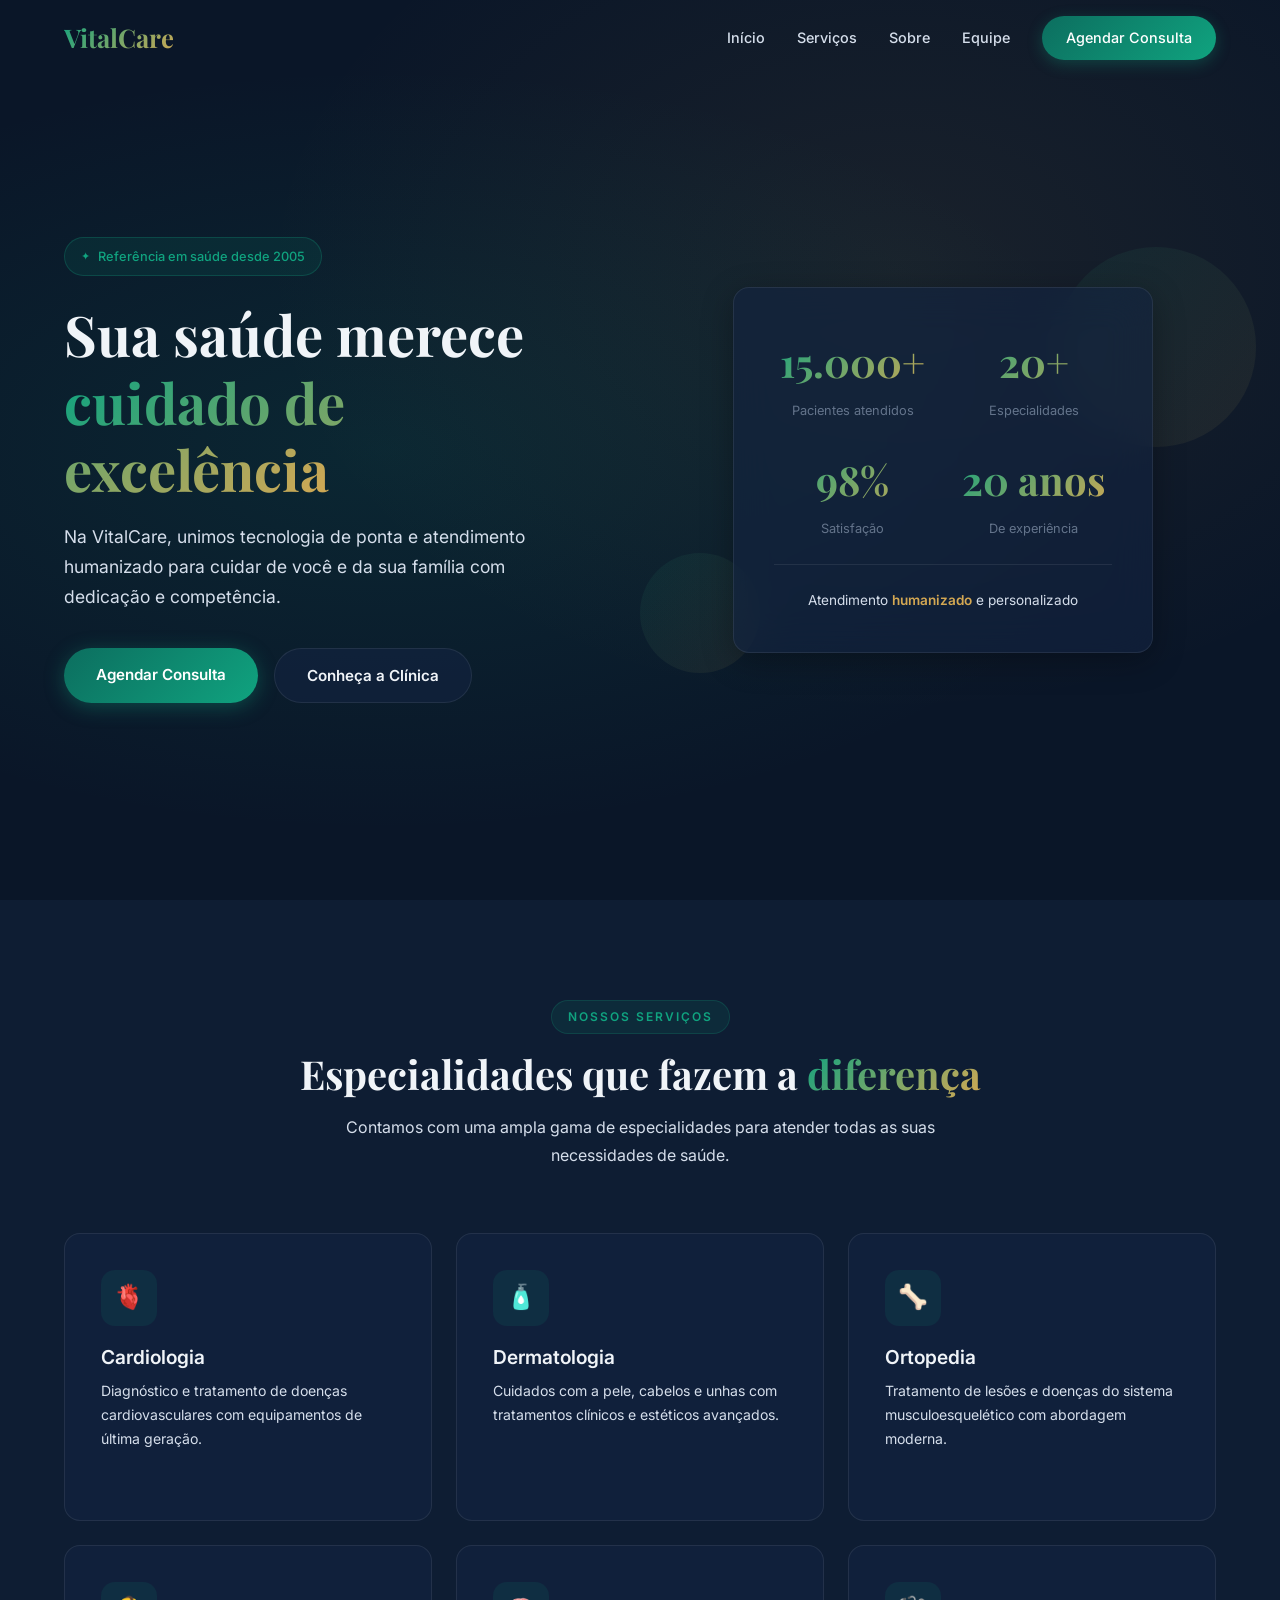
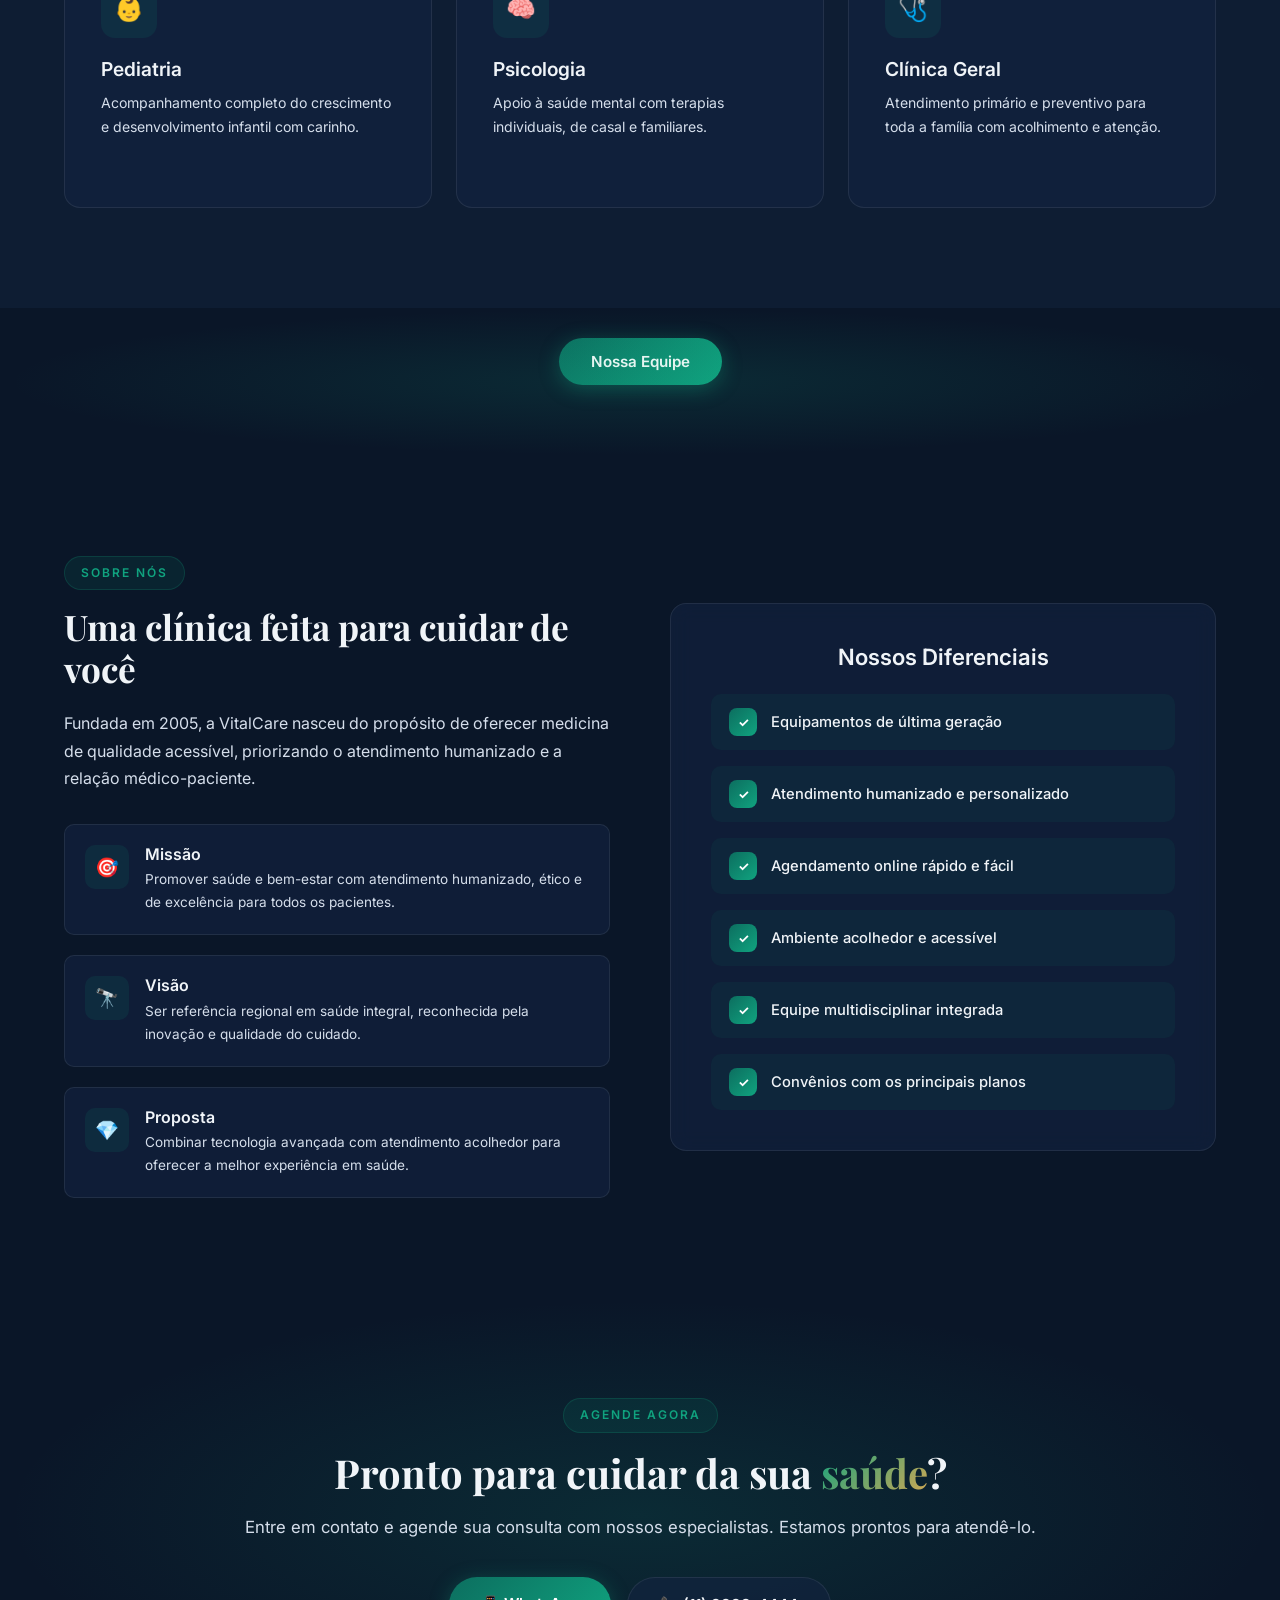
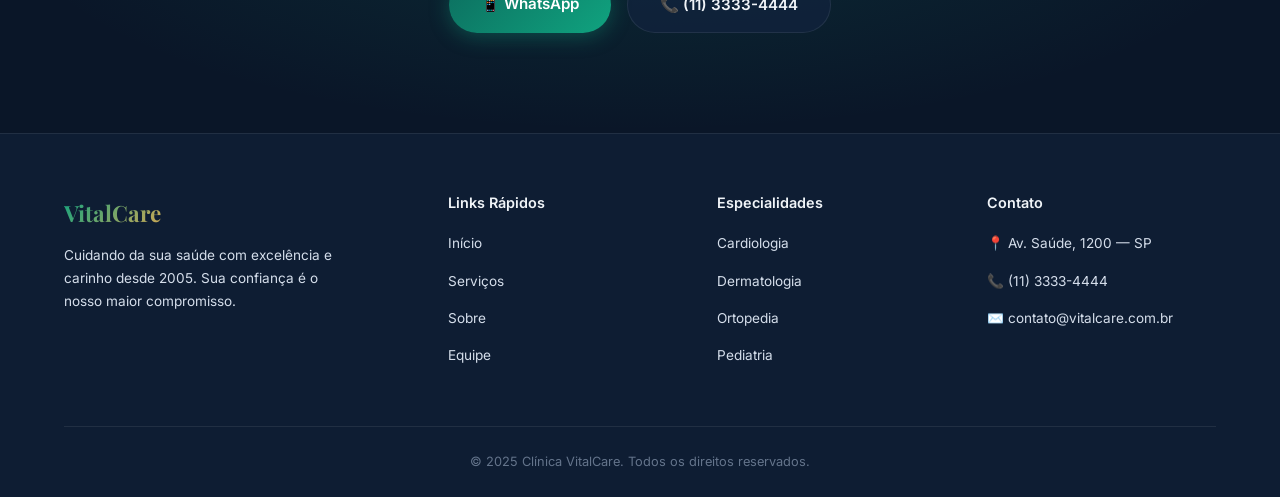
==== commit 604a7195: "inclusao pagina "equipe"" ====
--- a/index.html
+++ b/index.html
@@ -12,12 +12,12 @@
   <!-- NAVBAR -->
   <nav class="navbar" id="navbar">
     <div class="container">
-      <a href="#" class="nav-logo">VitalCare</a>
+      <a href="index.html" class="nav-logo">VitalCare</a>
       <div class="nav-links" id="navLinks">
         <a href="#inicio">Início</a>
         <a href="#servicos">Serviços</a>
         <a href="#sobre">Sobre</a>
-        <a href="#equipe">Equipe</a>
+        <a href="equipe.html">Equipe</a>
         <a href="contato.html" class="nav-cta">Agendar Consulta</a>
       </div>
       <button class="hamburger" id="hamburger" aria-label="Menu">
@@ -187,6 +187,13 @@
           </div>
         </div>
       </div>
+    </div>
+  </section>
+
+  <!-- LINK PARA EQUIPE -->
+  <section class="cta-section" style="padding: 40px 0 80px;">
+    <div class="container" style="text-align: center;">
+      <a href="equipe.html" class="btn-primary">Nossa Equipe</a>
     </div>
   </section>
 
@@ -239,67 +246,6 @@
     </div>
   </section>
 
-  <!-- TEAM -->
-  <section class="section team" id="equipe">
-    <div class="container">
-      <div class="section-header reveal">
-        <span class="section-tag">Nossa Equipe</span>
-        <h2 class="section-title">Profissionais que <span class="highlight">inspiram confiança</span></h2>
-        <p class="section-desc">Conheça os especialistas dedicados a cuidar da sua saúde com competência e empatia.</p>
-      </div>
-      <div class="team-grid">
-        <div class="team-card reveal reveal-delay-1">
-          <div class="team-photo-wrap"><img src="img/doctor_1.png" alt="Dr. Ricardo Almeida" class="team-photo"></div>
-          <div class="team-info">
-            <h3>Dr. Ricardo Almeida</h3>
-            <div class="team-specialty">Clínica Geral</div>
-            <p>Mais de 18 anos de experiência em medicina preventiva e acompanhamento integral do paciente.</p>
-          </div>
-        </div>
-        <div class="team-card reveal reveal-delay-2">
-          <div class="team-photo-wrap"><img src="img/doctor_2.png" alt="Dra. Camila Ferreira" class="team-photo"></div>
-          <div class="team-info">
-            <h3>Dra. Camila Ferreira</h3>
-            <div class="team-specialty">Psicologia</div>
-            <p>Especialista em terapia cognitivo-comportamental com foco em ansiedade e saúde emocional.</p>
-          </div>
-        </div>
-        <div class="team-card reveal reveal-delay-3">
-          <div class="team-photo-wrap"><img src="img/doctor_3.png" alt="Dr. Eduardo Martins" class="team-photo"></div>
-          <div class="team-info">
-            <h3>Dr. Eduardo Martins</h3>
-            <div class="team-specialty">Cardiologia</div>
-            <p>Cardiologista renomado com doutorado em medicina cardiovascular e larga experiência clínica.</p>
-          </div>
-        </div>
-        <div class="team-card reveal reveal-delay-4">
-          <div class="team-photo-wrap"><img src="img/doctor_4.png" alt="Dra. Juliana Costa" class="team-photo"></div>
-          <div class="team-info">
-            <h3>Dra. Juliana Costa</h3>
-            <div class="team-specialty">Dermatologia</div>
-            <p>Referência em dermatologia clínica e estética, com pós-graduação em laser e cosmiatria.</p>
-          </div>
-        </div>
-        <div class="team-card reveal reveal-delay-5">
-          <div class="team-photo-wrap"><img src="img/doctor_5.png" alt="Dr. Lucas Andrade" class="team-photo"></div>
-          <div class="team-info">
-            <h3>Dr. Lucas Andrade</h3>
-            <div class="team-specialty">Ortopedia</div>
-            <p>Especialista em medicina esportiva e cirurgia ortopédica minimamente invasiva.</p>
-          </div>
-        </div>
-        <div class="team-card reveal reveal-delay-6">
-          <div class="team-photo-wrap"><img src="img/doctor_6.png" alt="Dra. Fernanda Lima" class="team-photo"></div>
-          <div class="team-info">
-            <h3>Dra. Fernanda Lima</h3>
-            <div class="team-specialty">Pediatria</div>
-            <p>Pediatra apaixonada pelo cuidado infantil, com formação em neonatologia e puericultura.</p>
-          </div>
-        </div>
-      </div>
-    </div>
-  </section>
-
   <!-- CTA -->
   <section class="cta-section" id="contato">
     <div class="container">
@@ -329,7 +275,7 @@
             <li><a href="#inicio">Início</a></li>
             <li><a href="#servicos">Serviços</a></li>
             <li><a href="#sobre">Sobre</a></li>
-            <li><a href="#equipe">Equipe</a></li>
+            <li><a href="equipe.html">Equipe</a></li>
           </ul>
         </div>
         <div>
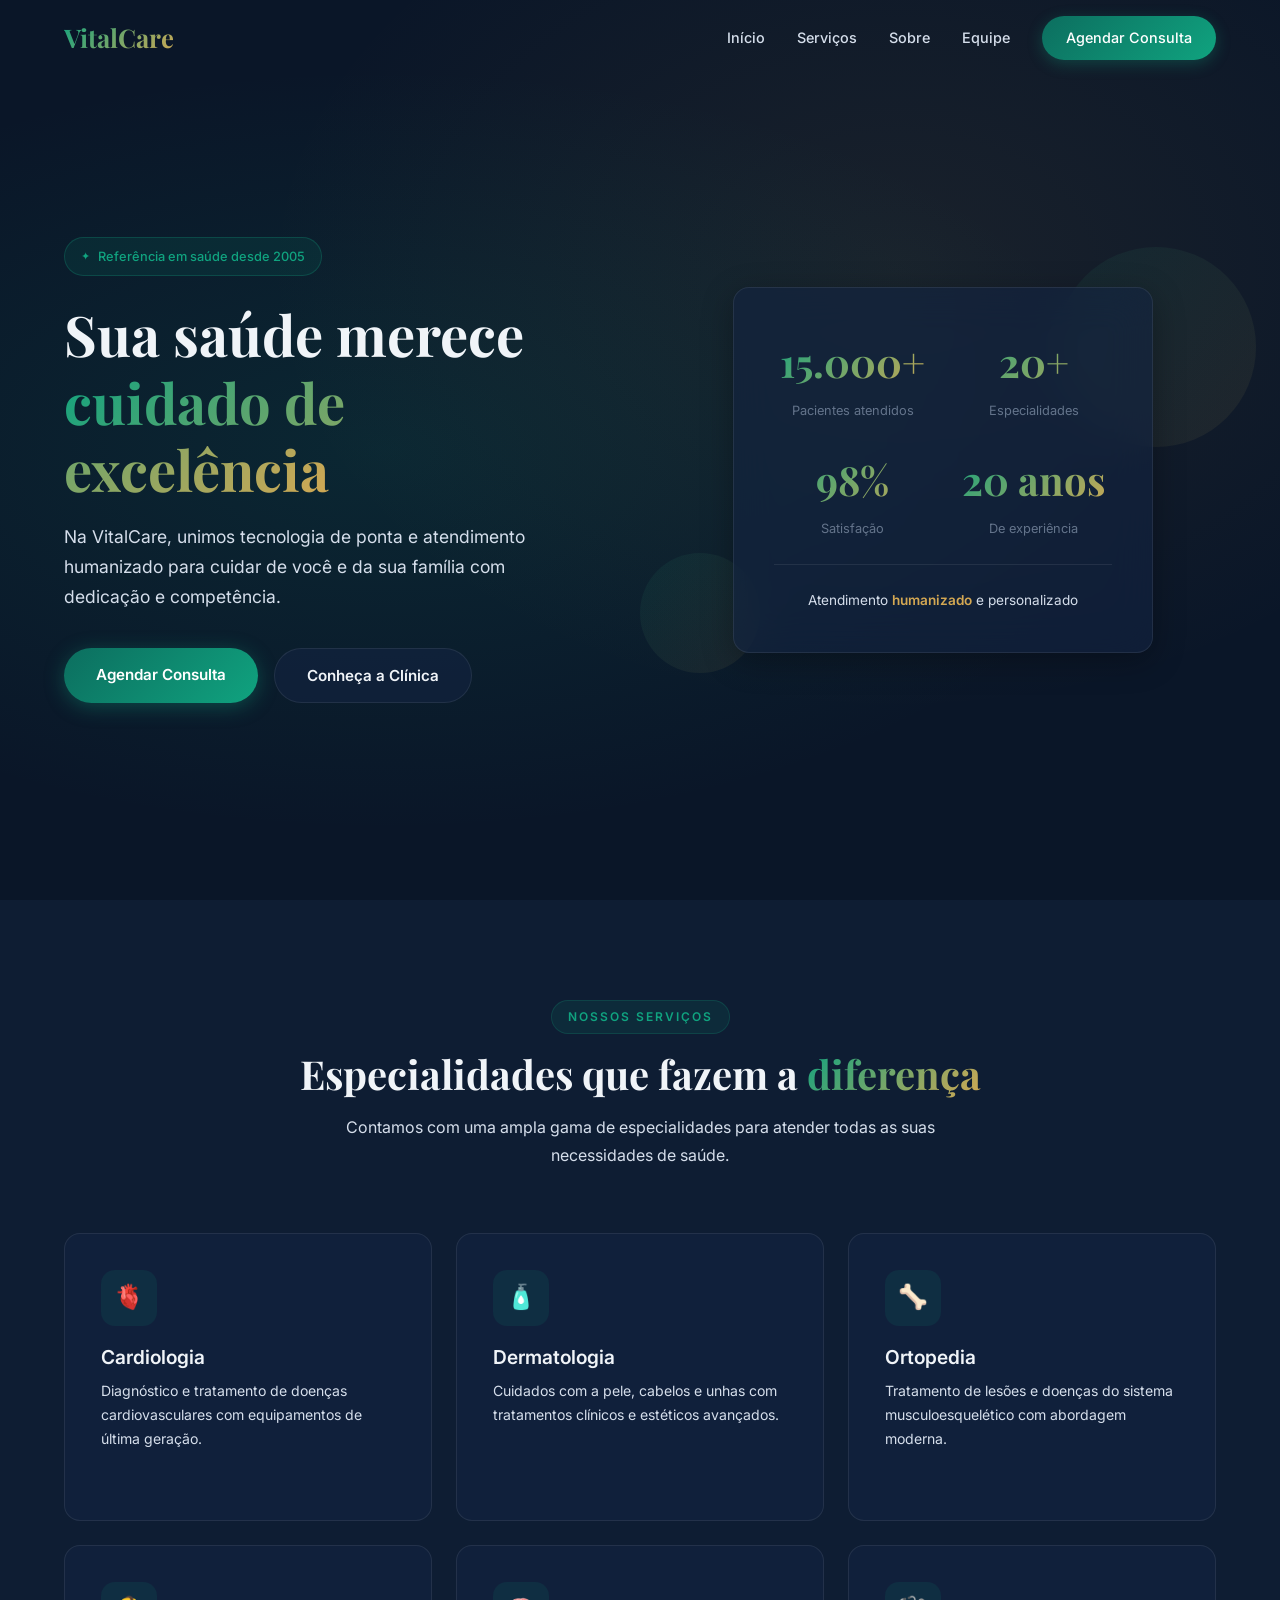
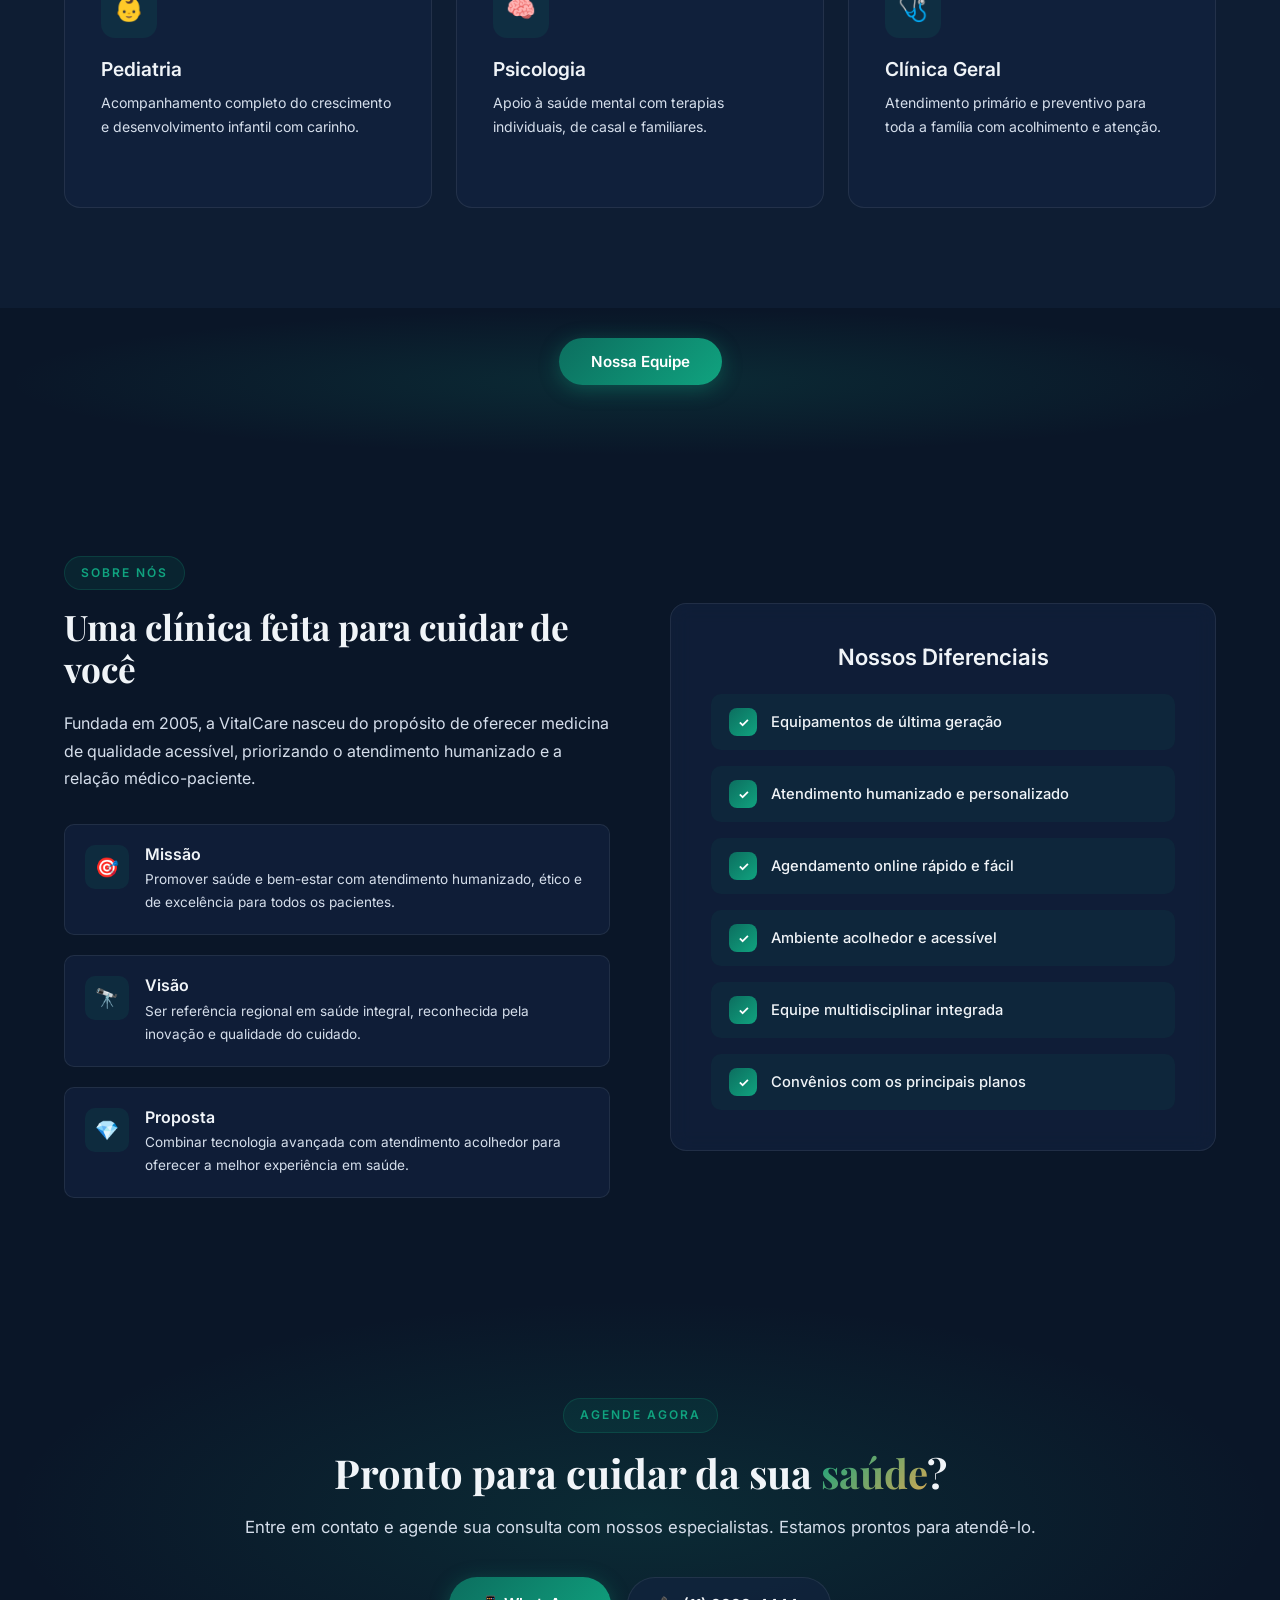
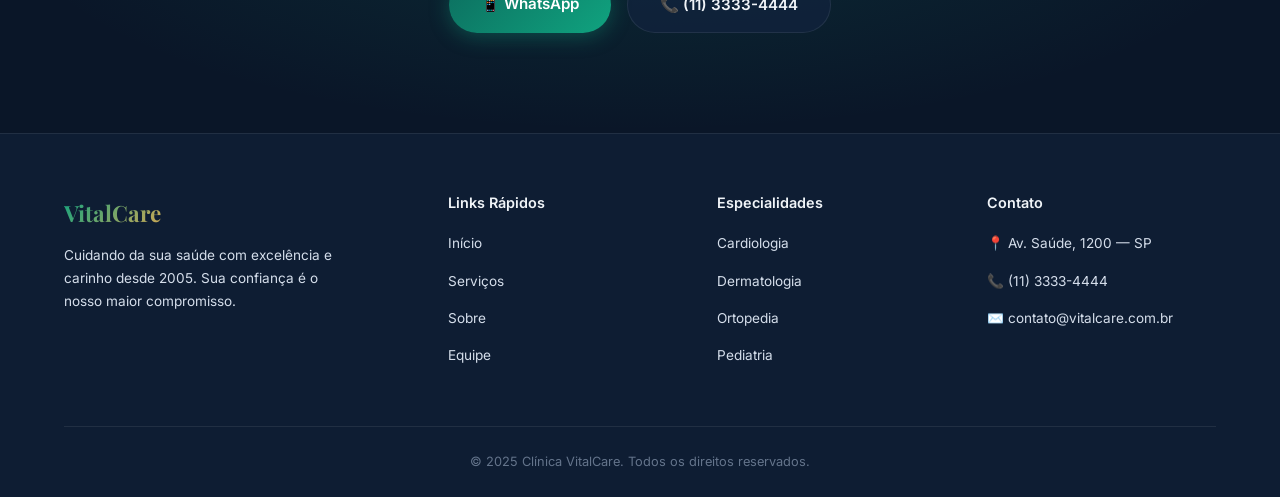
==== commit 26d14657: "last time" ====
--- a/index.html
+++ b/index.html
@@ -192,8 +192,10 @@
 
   <!-- LINK PARA EQUIPE -->
   <section class="cta-section" style="padding: 40px 0 80px;">
-    <div class="container" style="text-align: center;">
-      <a href="equipe.html" class="btn-primary">Nossa Equipe</a>
+    <div class="container">
+      <div class="cta-content" style="text-align: center;">
+        <a href="equipe.html" class="btn-primary">Nossa Equipe</a>
+      </div>
     </div>
   </section>
 
--- a/style.css
+++ b/style.css
@@ -303,6 +303,7 @@
 .cta-section::before {
   content: ''; position: absolute; inset: 0;
   background: radial-gradient(ellipse at center, rgba(16, 163, 127, 0.15), transparent 70%);
+  z-index: -1;
 }
 .cta-content { position: relative; }
 .cta-content h2 { font-size: 2.5rem; margin-bottom: 16px; }
